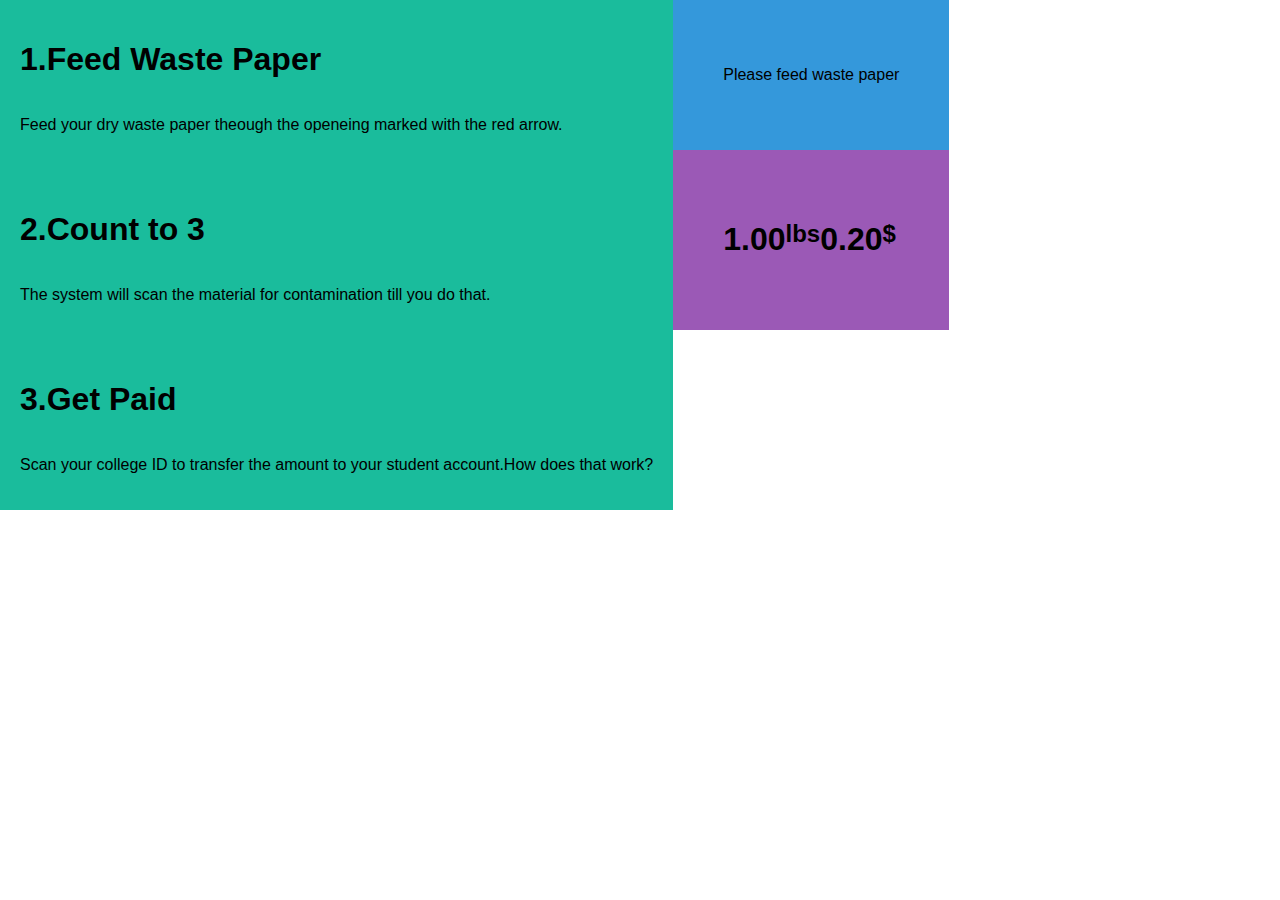
==== index.html @ 577a7fe0 "Changes" ====
<!DOCTYPE html>
<html lang="en" dir="ltr">
  <head>
    <meta charset="utf-8">
    <link rel="stylesheet" href="style.css">
    <title></title>
  </head>
  <body>
<!-- wrap the whole thing together -->
    <div class="container">

<!-- a box for the instructions -->

<div class="instructions">


          <div class="step1">
            <h1>1.Feed Waste Paper</h1>
            <p>Feed your dry waste paper theough the openeing marked with the red arrow.</p>
          </div>
          <div class="step2">
            <h1>2.Count to 3</h1>
            <p>The system will scan the material for contamination till you do that.</p>
          </div>

          <div class="step3" >
            <h1>3.Get Paid</h1>
            <p>Scan your college ID to transfer the amount to your student account.<span class="info">How does that work?<span></p>
          </div>

</div>

<div class="system">
  <!-- a box for communicating the system status/messages -->
        <div class="status">
          <p class="message">Please feed waste paper</p>
        </div>

  <!-- a box for communicating the waste metrics -->
        <div class="metrics">
          <h1 class="weight">1.00</h1>
          <h2>lbs</h2>
          <h1 class="amount">0.20</h1>
          <h2>$</h2>

          <p>
            <Lo></Lo>
          </p>


        </div>

</div>





    <div>

  </body>
</html>
---- style.css ----
/* CSS Normalize */
article,aside,details,figcaption,figure,footer,header,hgroup,nav,section,summary{display:block;}audio,canvas,video{display:inline-block;}audio:not([controls]){display:none;height:0;}[hidden]{display:none;}html{font-family:sans-serif;-webkit-text-size-adjust:100%;-ms-text-size-adjust:100%;}a:focus{outline:thin dotted;}a:active,a:hover{outline:0;}h1{font-size:2em;}abbr[title]{border-bottom:1px dotted;}b,strong{font-weight:700;}dfn{font-style:italic;}mark{background:#ff0;color:#000;}code,kbd,pre,samp{font-family:monospace, serif;font-size:1em;}pre{white-space:pre-wrap;word-wrap:break-word;}q{quotes:\201C \201D \2018 \2019;}small{font-size:80%;}sub,sup{font-size:75%;line-height:0;position:relative;vertical-align:baseline;}sup{top:-.5em;}sub{bottom:-.25em;}img{border:0;}svg:not(:root){overflow:hidden;}fieldset{border:1px solid silver;margin:0 2px;padding:.35em .625em .75em;}button,input,select,textarea{font-family:inherit;font-size:100%;margin:0;}button,input{line-height:normal;}button,html input[type=button],/* 1 */
input[type=reset],input[type=submit]{-webkit-appearance:button;cursor:pointer;}button[disabled],input[disabled]{cursor:default;}input[type=checkbox],input[type=radio]{box-sizing:border-box;padding:0;}input[type=search]{-webkit-appearance:textfield;-moz-box-sizing:content-box;-webkit-box-sizing:content-box;box-sizing:content-box;}input[type=search]::-webkit-search-cancel-button,input[type=search]::-webkit-search-decoration{-webkit-appearance:none;}textarea{overflow:auto;vertical-align:top;}table{border-collapse:collapse;border-spacing:0;}body,figure{margin:0;}legend,button::-moz-focus-inner,input::-moz-focus-inner{border:0;padding:0;}

/* Box-sizing border-box */
* { -moz-box-sizing: border-box; -webkit-box-sizing: border-box; box-sizing: border-box; }


/* Some default styles to make each box visible */





.container {
  display:flex;
  height: 100vh;
  width: 100%;
  align-items: flex-start;
  flex-grow: 1;
}

.instructions{
  display:flex;
  flex-direction: column;

}



.step1{
  background:#1abc9c;
  padding:20px;
  display:flex;
  height:33.333%vh;
  flex-direction: column;

}

.step2{
  background:#1abc9c;
  padding:20px;
  display:flex;
  height:33.333%vh;
  flex-direction: column;
}

.step3{
  background:#1abc9c;
  padding:20px;
  display:flex;
  flex-direction: column;

  height:33.333%vh;
}

.system{
  display:flex;
  flex-direction: column;
  height:100vh;

}

.status {
  background:#3498db;
  padding:50px;
  display: flex;
}

.metrics {
  background:#9b59b6;
  padding:50px;
  display: flex;
}

/* .box {
  color:white;
  font-size: 100px;
  text-align: center;
  text-shadow:4px 4px 0 rgba(0,0,0,0.1);
  padding:10px;
} */
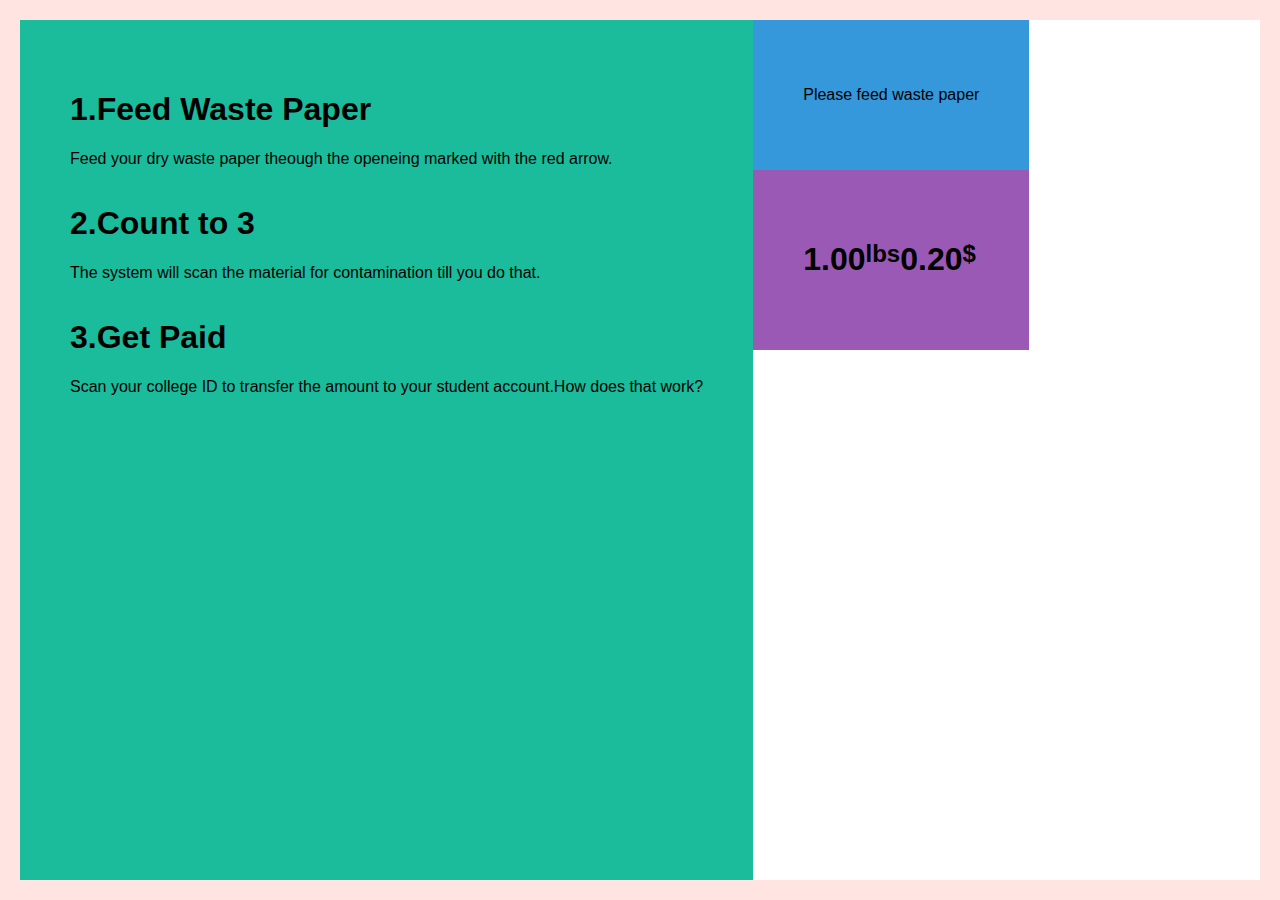
==== commit 13febb30: "Some further changes" ====
--- a/index.html
+++ b/index.html
@@ -9,46 +9,49 @@
 <!-- wrap the whole thing together -->
     <div class="container">
 
-<!-- a box for the instructions -->
-
-<div class="instructions">
+      <div class="instructions">
 
 
-          <div class="step1">
-            <h1>1.Feed Waste Paper</h1>
-            <p>Feed your dry waste paper theough the openeing marked with the red arrow.</p>
-          </div>
-          <div class="step2">
-            <h1>2.Count to 3</h1>
-            <p>The system will scan the material for contamination till you do that.</p>
-          </div>
+                <div class="step1">
+                  <h1>1.Feed Waste Paper</h1>
+                  <p>Feed your dry waste paper theough the openeing marked with the red arrow.</p>
+                </div>
+                <div class="step2">
+                  <h1>2.Count to 3</h1>
+                  <p>The system will scan the material for contamination till you do that.</p>
+                </div>
 
-          <div class="step3" >
-            <h1>3.Get Paid</h1>
-            <p>Scan your college ID to transfer the amount to your student account.<span class="info">How does that work?<span></p>
-          </div>
+                <div class="step3" >
+                  <h1>3.Get Paid</h1>
+                  <p>Scan your college ID to transfer the amount to your student account.<span class="info">How does that work?<span></p>
+                </div>
 
-</div>
+      </div>
 
-<div class="system">
-  <!-- a box for communicating the system status/messages -->
-        <div class="status">
-          <p class="message">Please feed waste paper</p>
-        </div>
+      <div class="system">
+        <!-- a box for communicating the system status/messages -->
+              <div class="status">
+                <p class="message">Please feed waste paper</p>
+              </div>
 
-  <!-- a box for communicating the waste metrics -->
-        <div class="metrics">
-          <h1 class="weight">1.00</h1>
-          <h2>lbs</h2>
-          <h1 class="amount">0.20</h1>
-          <h2>$</h2>
+        <!-- a box for communicating the waste metrics -->
+              <div class="metrics">
+                <h1 class="weight">1.00</h1>
+                <h2>lbs</h2>
+                <h1 class="amount">0.20</h1>
+                <h2>$</h2>
 
-          <p>
-            <Lo></Lo>
-          </p>
+                <p>
+                  <Lo></Lo>
+                </p>
 
 
-        </div>
+              </div>
+
+
+
+
+
 
 </div>
 
@@ -56,7 +59,7 @@
 
 
 
-    <div>
+<div>
 
   </body>
 </html>
--- a/style.css
+++ b/style.css
@@ -17,49 +17,39 @@
 .container {
   display:flex;
   height: 100vh;
-  width: 100%;
-  align-items: flex-start;
-  flex-grow: 1;
+  align-items: stretch:;
+  border: 20px solid mistyrose;
 }
 
 .instructions{
+  background:#1abc9c;
+  display:flex;
+  flex-direction: column;
+  padding:50px
+
+}
+
+
+/*
+.step1{
   display:flex;
   flex-direction: column;
 
 }
 
-
-
-.step1{
-  background:#1abc9c;
-  padding:20px;
+.step2{
   display:flex;
-  height:33.333%vh;
-  flex-direction: column;
-
-}
-
-.step2{
-  background:#1abc9c;
-  padding:20px;
-  display:flex;
-  height:33.333%vh;
   flex-direction: column;
 }
 
 .step3{
-  background:#1abc9c;
-  padding:20px;
   display:flex;
   flex-direction: column;
-
-  height:33.333%vh;
-}
+} */
 
 .system{
   display:flex;
   flex-direction: column;
-  height:100vh;
 
 }
 
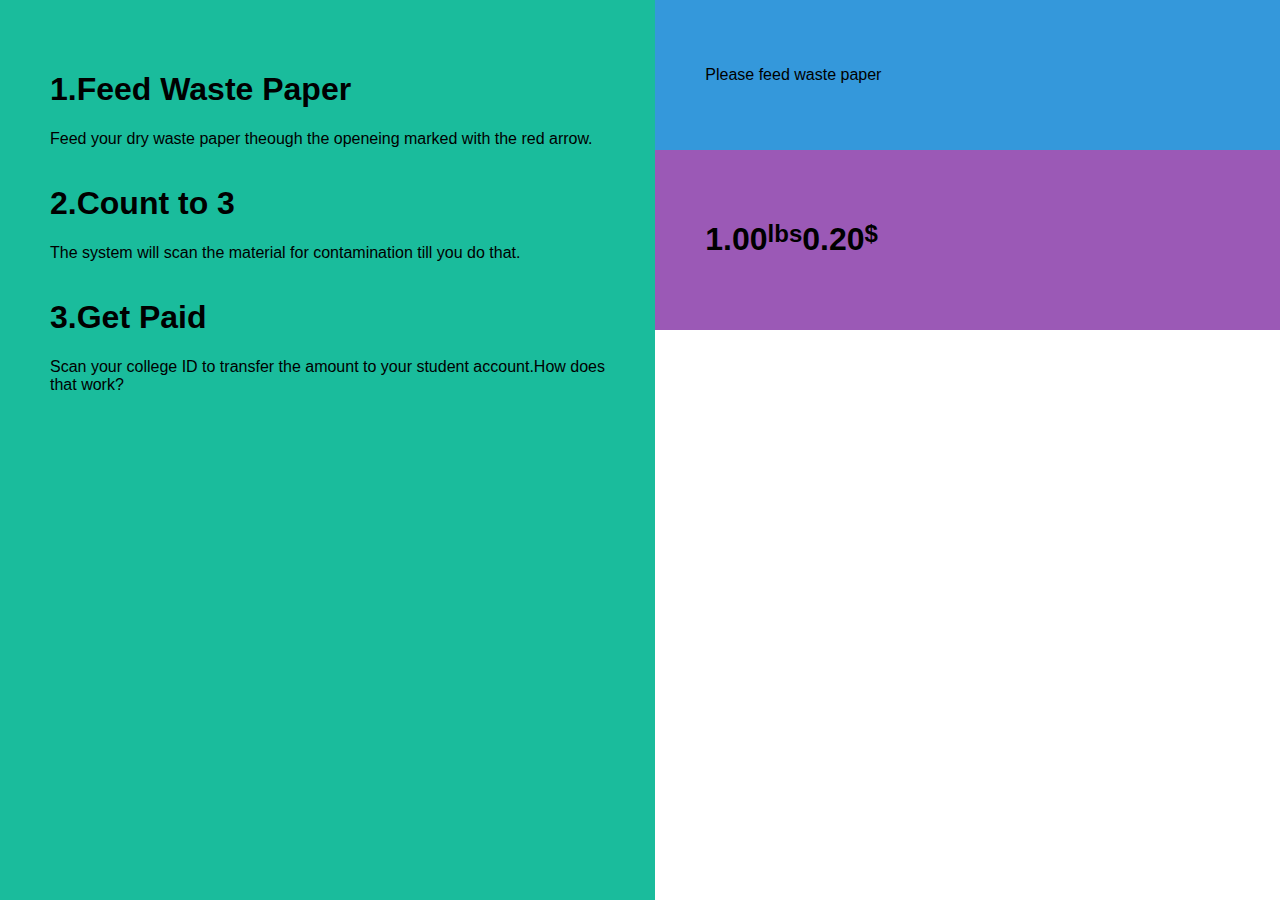
==== commit 1a798e41: "changes" ====
--- a/index.html
+++ b/index.html
@@ -9,7 +9,7 @@
 <!-- wrap the whole thing together -->
     <div class="container">
 
-      <div class="instructions">
+      <div class="instructions item">
 
 
                 <div class="step1">
@@ -28,7 +28,7 @@
 
       </div>
 
-      <div class="system">
+      <div class="system item">
         <!-- a box for communicating the system status/messages -->
               <div class="status">
                 <p class="message">Please feed waste paper</p>
--- a/style.css
+++ b/style.css
@@ -16,9 +16,13 @@
 
 .container {
   display:flex;
-  height: 100vh;
-  align-items: stretch:;
-  border: 20px solid mistyrose;
+  min-height: 100vh;
+  align-items: stretch;
+  /* border: 20px solid mistyrose; */
+}
+
+.item{
+  width:900px;
 }
 
 .instructions{
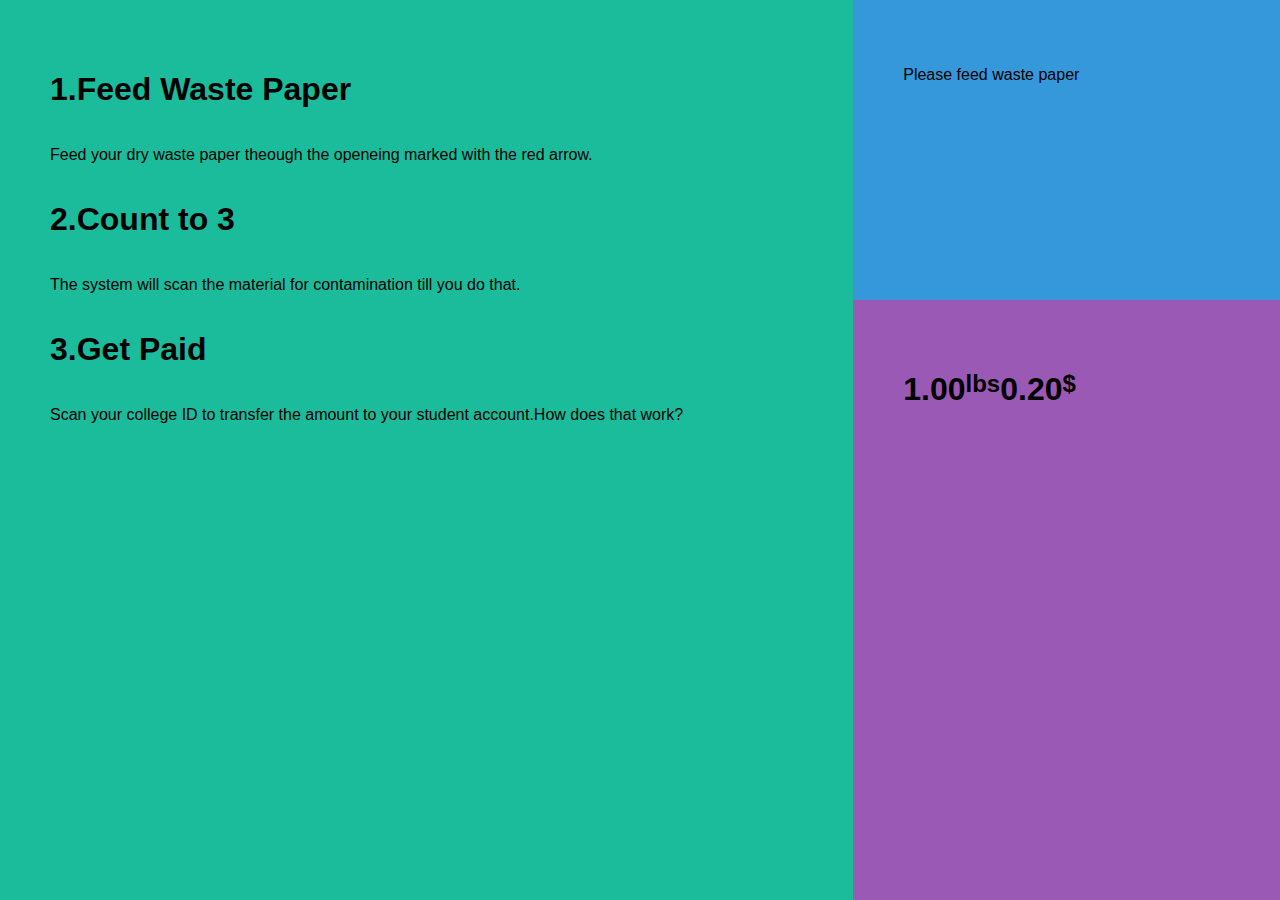
==== commit 4b916be3: "Changes" ====
--- a/index.html
+++ b/index.html
@@ -12,16 +12,16 @@
       <div class="instructions item">
 
 
-                <div class="step1">
+                <div class="step1 section1">
                   <h1>1.Feed Waste Paper</h1>
                   <p>Feed your dry waste paper theough the openeing marked with the red arrow.</p>
                 </div>
-                <div class="step2">
+                <div class="step2 section1">
                   <h1>2.Count to 3</h1>
                   <p>The system will scan the material for contamination till you do that.</p>
                 </div>
 
-                <div class="step3" >
+                <div class="step3 section1" >
                   <h1>3.Get Paid</h1>
                   <p>Scan your college ID to transfer the amount to your student account.<span class="info">How does that work?<span></p>
                 </div>
@@ -30,12 +30,12 @@
 
       <div class="system item">
         <!-- a box for communicating the system status/messages -->
-              <div class="status">
+              <div class="status section2">
                 <p class="message">Please feed waste paper</p>
               </div>
 
         <!-- a box for communicating the waste metrics -->
-              <div class="metrics">
+              <div class="metrics section2">
                 <h1 class="weight">1.00</h1>
                 <h2>lbs</h2>
                 <h1 class="amount">0.20</h1>
--- a/style.css
+++ b/style.css
@@ -18,7 +18,6 @@
   display:flex;
   min-height: 100vh;
   align-items: stretch;
-  /* border: 20px solid mistyrose; */
 }
 
 .item{
@@ -29,12 +28,14 @@
   background:#1abc9c;
   display:flex;
   flex-direction: column;
-  padding:50px
+  padding:50px;
+  width:66.66%;
+
 
 }
 
 
-/*
+
 .step1{
   display:flex;
   flex-direction: column;
@@ -49,24 +50,31 @@
 .step3{
   display:flex;
   flex-direction: column;
-} */
+}
 
 .system{
   display:flex;
   flex-direction: column;
+  width:33.33%;
 
 }
+
+
 
 .status {
   background:#3498db;
   padding:50px;
   display: flex;
+  height:33.33%;
+
 }
 
 .metrics {
   background:#9b59b6;
   padding:50px;
   display: flex;
+  height:66.66%;
+
 }
 
 /* .box {
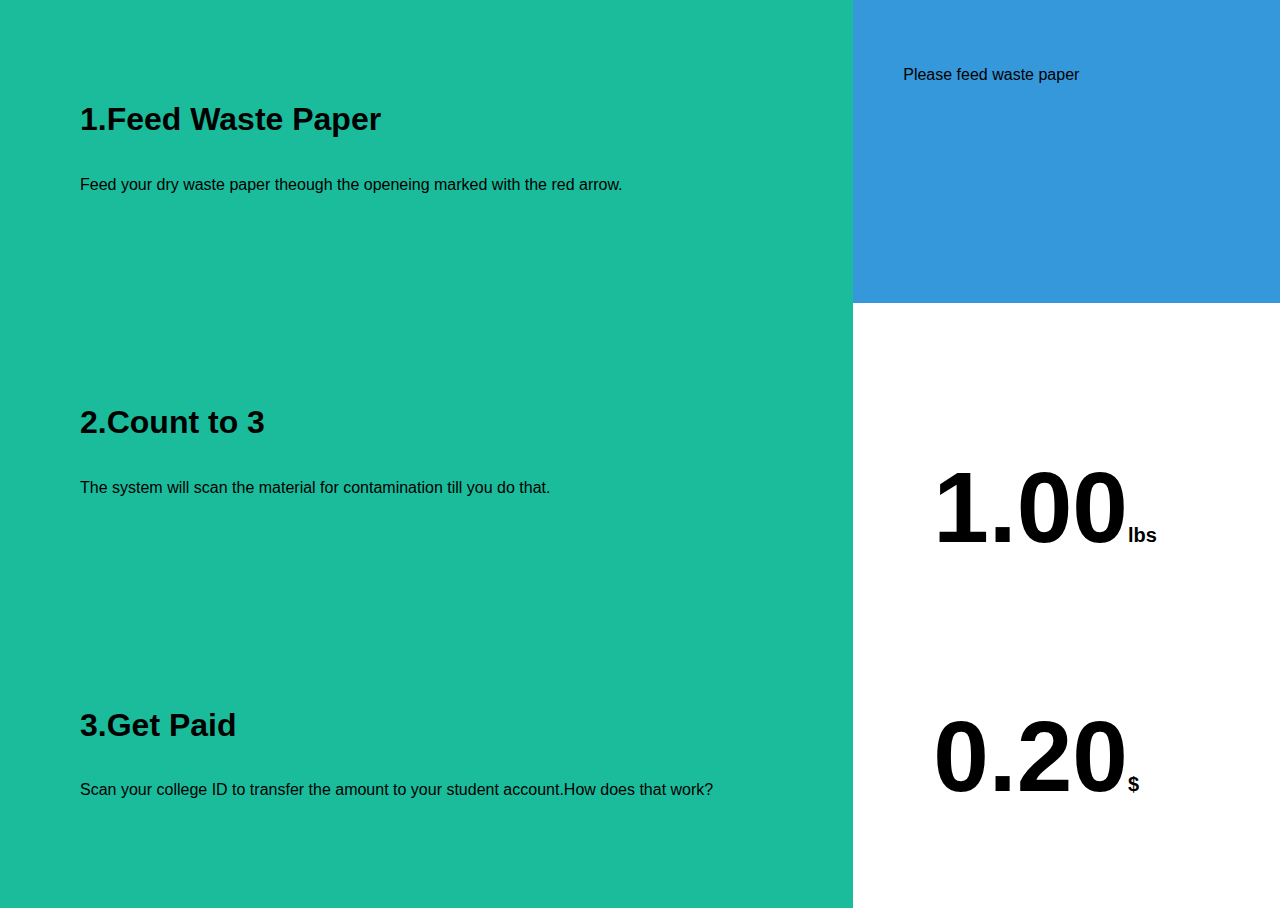
==== commit 8fcb508f: "Changes" ====
--- a/index.html
+++ b/index.html
@@ -36,10 +36,17 @@
 
         <!-- a box for communicating the waste metrics -->
               <div class="metrics section2">
-                <h1 class="weight">1.00</h1>
-                <h2>lbs</h2>
-                <h1 class="amount">0.20</h1>
-                <h2>$</h2>
+                <div class="weight">
+                  <h1>1.00</h1>
+                  <h2 class="unit">lbs</h2>
+                </div>
+
+                <div class="amount">
+                  <h1 >0.20</h1>
+                  <h2 class="unit">$</h2>
+
+                </div>
+
 
                 <p>
                   <Lo></Lo>
--- a/style.css
+++ b/style.css
@@ -22,14 +22,16 @@
 
 .item{
   width:900px;
+
 }
 
 .instructions{
   background:#1abc9c;
   display:flex;
   flex-direction: column;
-  padding:50px;
   width:66.66%;
+  justify-content: space-around;
+  /* border: 20px solid goldenrod; */
 
 
 }
@@ -38,18 +40,27 @@
 
 .step1{
   display:flex;
+  padding:80px;
   flex-direction: column;
+  height:33.33%;
+  /* border: 10px solid mistyrose; */
 
 }
 
 .step2{
   display:flex;
+  padding:80px;
   flex-direction: column;
+  height:33.33%;
+  /* border: 10px solid mistyrose; */
 }
 
 .step3{
   display:flex;
+  padding:80px;
   flex-direction: column;
+  height:33.33%;
+  /* border: 10px solid mistyrose; */
 }
 
 .system{
@@ -70,12 +81,29 @@
 }
 
 .metrics {
-  background:#9b59b6;
-  padding:50px;
+  padding:80px;
   display: flex;
+  flex-direction: column;
   height:66.66%;
+  font-size: 50px;
 
 }
+
+.unit{
+  font-size: 20px;
+}
+
+.weight{
+  display:flex;
+  align-items: baseline;
+}
+
+.amount{
+  display:flex;
+  align-items: baseline;
+}
+
+
 
 /* .box {
   color:white;
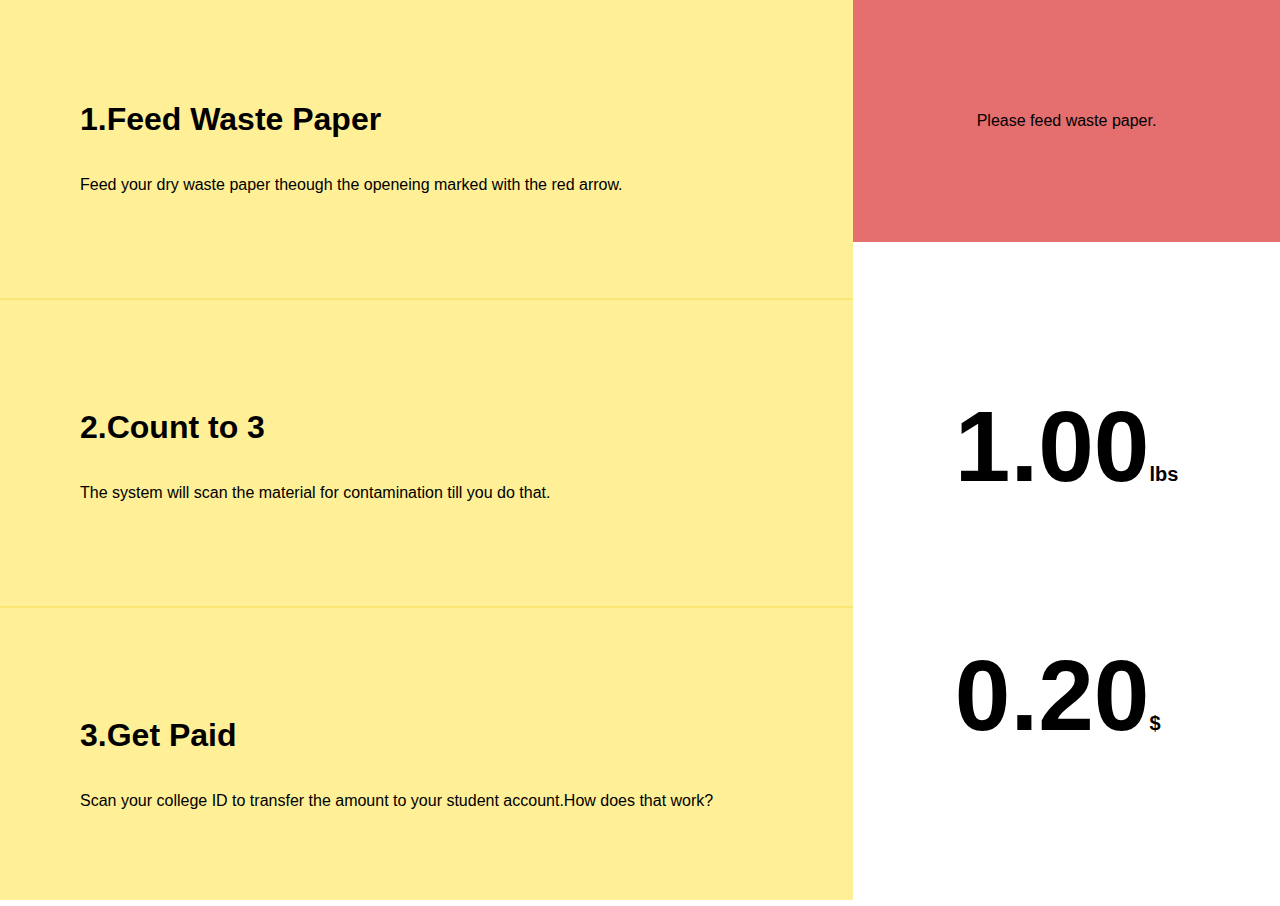
==== commit 55c4a009: "Changes" ====
--- a/index.html
+++ b/index.html
@@ -16,10 +16,12 @@
                   <h1>1.Feed Waste Paper</h1>
                   <p>Feed your dry waste paper theough the openeing marked with the red arrow.</p>
                 </div>
+                <hr>
                 <div class="step2 section1">
                   <h1>2.Count to 3</h1>
                   <p>The system will scan the material for contamination till you do that.</p>
                 </div>
+                <hr>
 
                 <div class="step3 section1" >
                   <h1>3.Get Paid</h1>
@@ -31,21 +33,26 @@
       <div class="system item">
         <!-- a box for communicating the system status/messages -->
               <div class="status section2">
-                <p class="message">Please feed waste paper</p>
+                <p class="message">Please feed waste paper.</p>
               </div>
 
         <!-- a box for communicating the waste metrics -->
-              <div class="metrics section2">
-                <div class="weight">
-                  <h1>1.00</h1>
-                  <h2 class="unit">lbs</h2>
+              <div class="section2">
+                <div class="metrics">
+
+                  <div class="weight">
+                    <h1>1.00</h1>
+                    <h2 class="unit">lbs</h2>
+                  </div>
+
+                  <div class="amount">
+                    <h1 >0.20</h1>
+                    <h2 class="unit">$</h2>
+
+                  </div>
+
                 </div>
 
-                <div class="amount">
-                  <h1 >0.20</h1>
-                  <h2 class="unit">$</h2>
-
-                </div>
 
 
                 <p>
--- a/style.css
+++ b/style.css
@@ -16,7 +16,7 @@
 
 .container {
   display:flex;
-  min-height: 100vh;
+  height: 100vh;
   align-items: stretch;
 }
 
@@ -26,14 +26,20 @@
 }
 
 .instructions{
-  background:#1abc9c;
+  background:#ffef96;
   display:flex;
   flex-direction: column;
   width:66.66%;
   justify-content: space-around;
   /* border: 20px solid goldenrod; */
 
+}
 
+hr{
+  display:block;
+  width: 100%;
+  border-style: inset;
+  border: 1px solid #f9e572;
 }
 
 
@@ -73,9 +79,10 @@
 
 
 .status {
-  background:#3498db;
+  background:#e56e6e;
   padding:50px;
   display: flex;
+  align-items: center;
   height:33.33%;
 
 }
@@ -87,6 +94,11 @@
   height:66.66%;
   font-size: 50px;
 
+}
+
+.section2{
+  display:flex;
+  justify-content: center;
 }
 
 .unit{
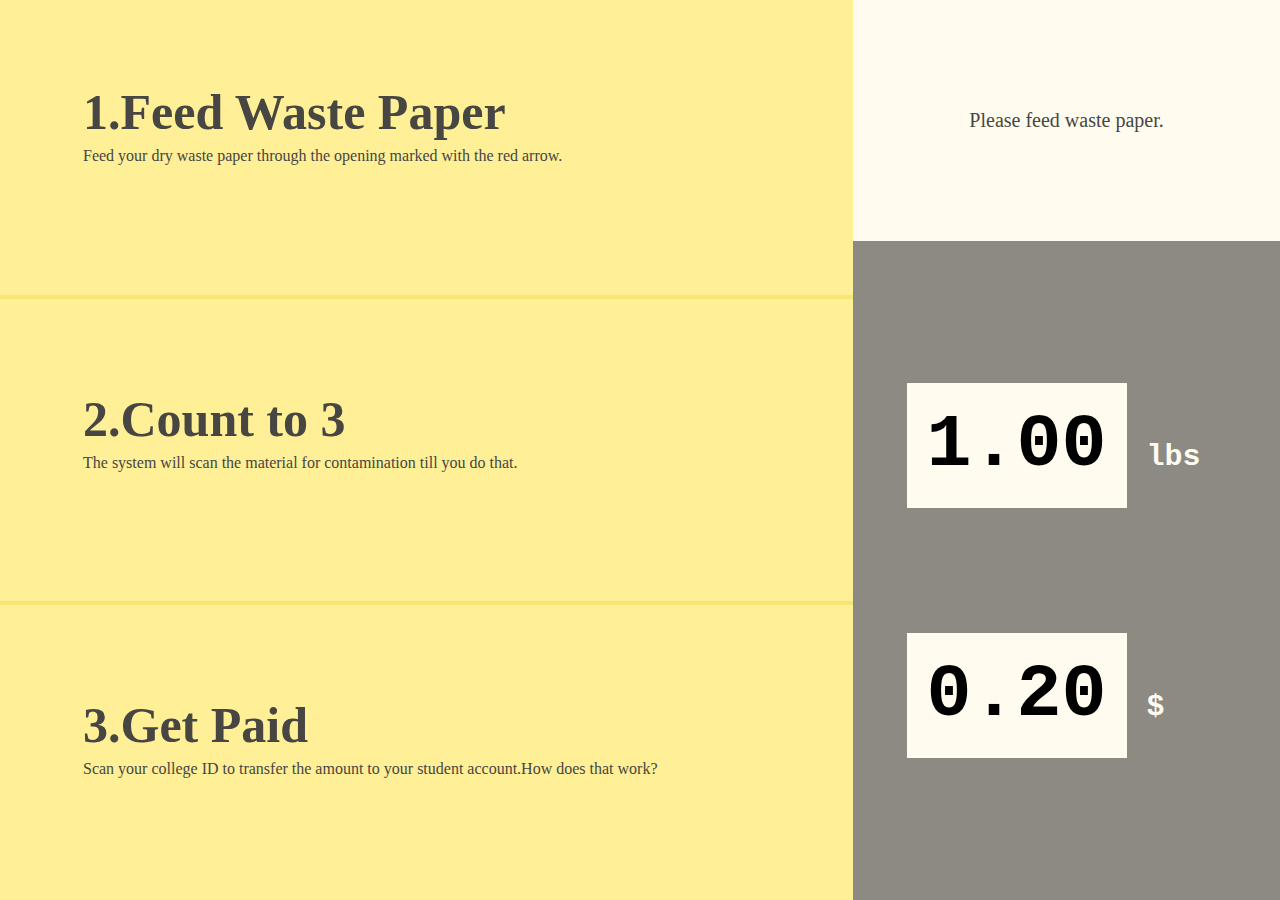
==== commit 93a48f46: "Changes" ====
--- a/index.html
+++ b/index.html
@@ -14,13 +14,16 @@
 
                 <div class="step1 section1">
                   <h1>1.Feed Waste Paper</h1>
-                  <p>Feed your dry waste paper theough the openeing marked with the red arrow.</p>
+                  <p>Feed your dry waste paper through the opening marked with the red arrow.</p>
                 </div>
+
                 <hr>
+
                 <div class="step2 section1">
                   <h1>2.Count to 3</h1>
                   <p>The system will scan the material for contamination till you do that.</p>
                 </div>
+
                 <hr>
 
                 <div class="step3 section1" >
@@ -41,13 +44,13 @@
                 <div class="metrics">
 
                   <div class="weight">
-                    <h1>1.00</h1>
-                    <h2 class="unit">lbs</h2>
+                    <h2>1.00</h2>
+                    <h3 class="unit">lbs</h3>
                   </div>
 
                   <div class="amount">
-                    <h1 >0.20</h1>
-                    <h2 class="unit">$</h2>
+                    <h2 >0.20</h2>
+                    <h3 class="unit">$</h3>
 
                   </div>
 
--- a/style.css
+++ b/style.css
@@ -16,14 +16,14 @@
 
 .container {
   display:flex;
-  height: 100vh;
+  min-height: 100vh;
   align-items: stretch;
 }
 
-.item{
+/* .item{
   width:900px;
 
-}
+} */
 
 .instructions{
   background:#ffef96;
@@ -35,18 +35,45 @@
 
 }
 
+h1{
+  font-family: roboto ;
+  color:#474643;
+  font-weight: 800;
+  font-size: 50px;
+  margin: 3px;
+}
+
+p{
+  margin: 3px;
+  color:#474643;
+  font-family: roboto;
+}
+
+h2{
+  background: #fffbef;
+  padding:20px;
+
+}
+
+h3{
+  color: #fffbef;
+  font-size: 30px;
+  padding:20px;
+}
+
 hr{
   display:block;
   width: 100%;
   border-style: inset;
-  border: 1px solid #f9e572;
+  border: 2px solid #f9e572;
 }
 
-
+.section1{
+  padding:80px
+}
 
 .step1{
   display:flex;
-  padding:80px;
   flex-direction: column;
   height:33.33%;
   /* border: 10px solid mistyrose; */
@@ -55,7 +82,6 @@
 
 .step2{
   display:flex;
-  padding:80px;
   flex-direction: column;
   height:33.33%;
   /* border: 10px solid mistyrose; */
@@ -63,7 +89,6 @@
 
 .step3{
   display:flex;
-  padding:80px;
   flex-direction: column;
   height:33.33%;
   /* border: 10px solid mistyrose; */
@@ -73,18 +98,25 @@
   display:flex;
   flex-direction: column;
   width:33.33%;
+  background: #8c8a83;
+
 
 }
 
 
 
 .status {
-  background:#e56e6e;
+  background:#fffbef;
   padding:50px;
   display: flex;
   align-items: center;
   height:33.33%;
 
+}
+
+.message{
+  font-size: 20px;
+  font-family: roboto;
 }
 
 .metrics {
@@ -93,6 +125,7 @@
   flex-direction: column;
   height:66.66%;
   font-size: 50px;
+  font-family: monospace;
 
 }
 
@@ -101,13 +134,11 @@
   justify-content: center;
 }
 
-.unit{
-  font-size: 20px;
-}
 
 .weight{
   display:flex;
   align-items: baseline;
+
 }
 
 .amount{
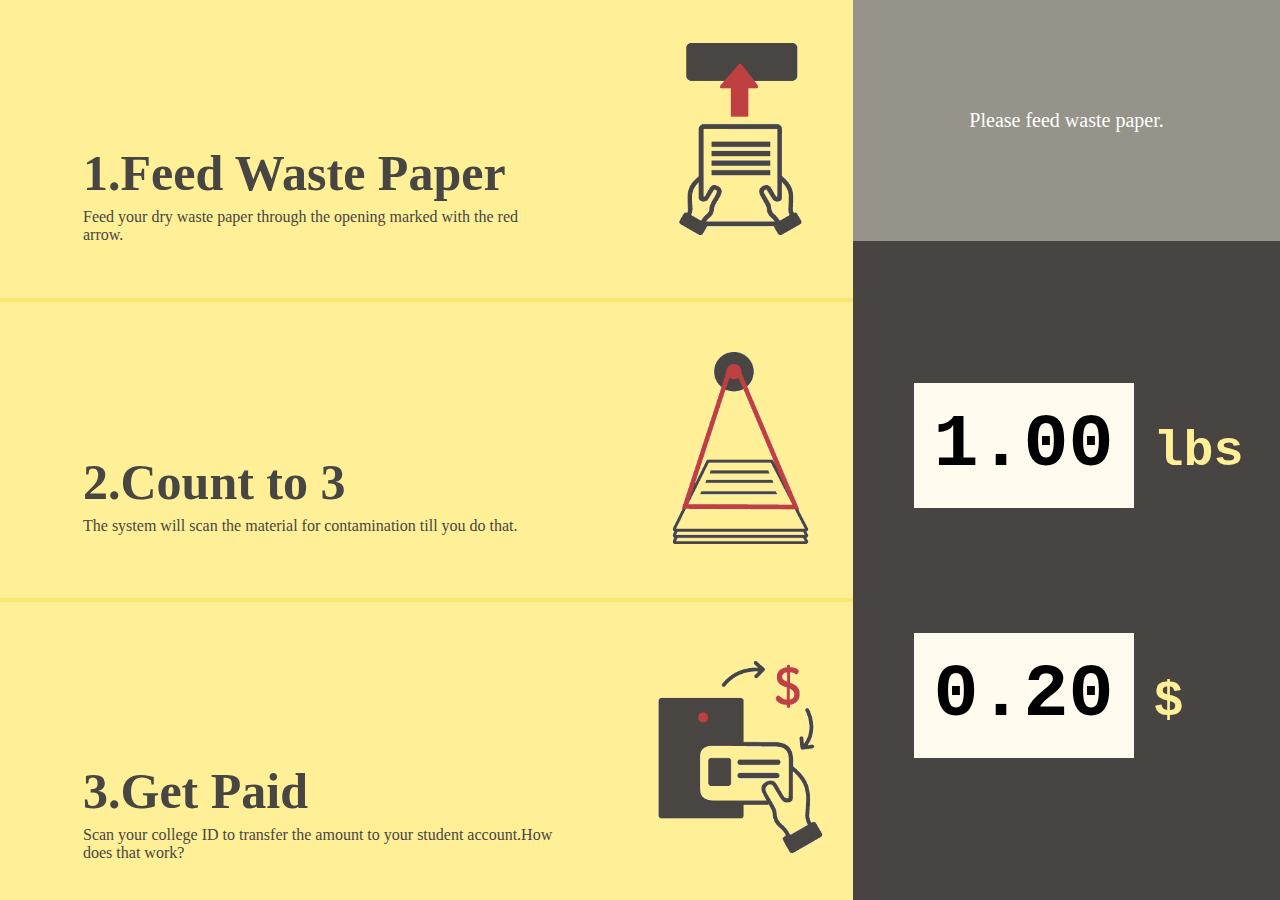
==== commit e5ad40c2: "Changes" ====
--- a/index.html
+++ b/index.html
@@ -11,25 +11,48 @@
 
       <div class="instructions item">
 
+        <div class="iconbar">
+          <div class="step1 section1">
+            <h1>1.Feed Waste Paper</h1>
+            <p>Feed your dry waste paper through the opening marked with the red arrow.</p>
+          </div>
+          <div class="icon">
+            <img src="Icons/feed.png" alt="feed"width="200">
+          </div>
 
-                <div class="step1 section1">
-                  <h1>1.Feed Waste Paper</h1>
-                  <p>Feed your dry waste paper through the opening marked with the red arrow.</p>
-                </div>
+        </div>
+
+
+
 
                 <hr>
 
-                <div class="step2 section1">
-                  <h1>2.Count to 3</h1>
-                  <p>The system will scan the material for contamination till you do that.</p>
+                <div class="iconbar">
+                  <div class="step2 section1">
+                    <h1>2.Count to 3</h1>
+                    <p>The system will scan the material for contamination till you do that.</p>
+                  </div>
+                  <div class="icon">
+                    <img src="Icons/scan.png" alt="scan" width="200">
+                  </div>
                 </div>
+
+
 
                 <hr>
 
-                <div class="step3 section1" >
-                  <h1>3.Get Paid</h1>
-                  <p>Scan your college ID to transfer the amount to your student account.<span class="info">How does that work?<span></p>
+                <div class="iconbar">
+                  <div class="step3 section1" >
+                    <h1>3.Get Paid</h1>
+                    <p>Scan your college ID to transfer the amount to your student account.<span class="info">How does that work?<span></p>
+                  </div>
+                  <div class="icon">
+                    <img src="Icons/transfer.png" alt="transfer"width="200">
+                  </div>
                 </div>
+
+
+
 
       </div>
 
--- a/style.css
+++ b/style.css
@@ -56,8 +56,8 @@
 }
 
 h3{
-  color: #fffbef;
-  font-size: 30px;
+  color: #ffef96;
+  font-size: 50px;
   padding:20px;
 }
 
@@ -69,13 +69,21 @@
 }
 
 .section1{
-  padding:80px
+  padding:80px;
 }
+
+.iconbar{
+  display:flex;
+  align-items: center;
+}
+
+
 
 .step1{
   display:flex;
   flex-direction: column;
   height:33.33%;
+  width:75%;
   /* border: 10px solid mistyrose; */
 
 }
@@ -84,6 +92,7 @@
   display:flex;
   flex-direction: column;
   height:33.33%;
+  width:75%;
   /* border: 10px solid mistyrose; */
 }
 
@@ -91,6 +100,7 @@
   display:flex;
   flex-direction: column;
   height:33.33%;
+  width:75%;
   /* border: 10px solid mistyrose; */
 }
 
@@ -98,7 +108,7 @@
   display:flex;
   flex-direction: column;
   width:33.33%;
-  background: #8c8a83;
+  background: #474442;
 
 
 }
@@ -106,7 +116,7 @@
 
 
 .status {
-  background:#fffbef;
+  background:#96948a;
   padding:50px;
   display: flex;
   align-items: center;
@@ -117,6 +127,7 @@
 .message{
   font-size: 20px;
   font-family: roboto;
+  color: white;
 }
 
 .metrics {
@@ -126,6 +137,7 @@
   height:66.66%;
   font-size: 50px;
   font-family: monospace;
+  margin-left: 50px;
 
 }
 
